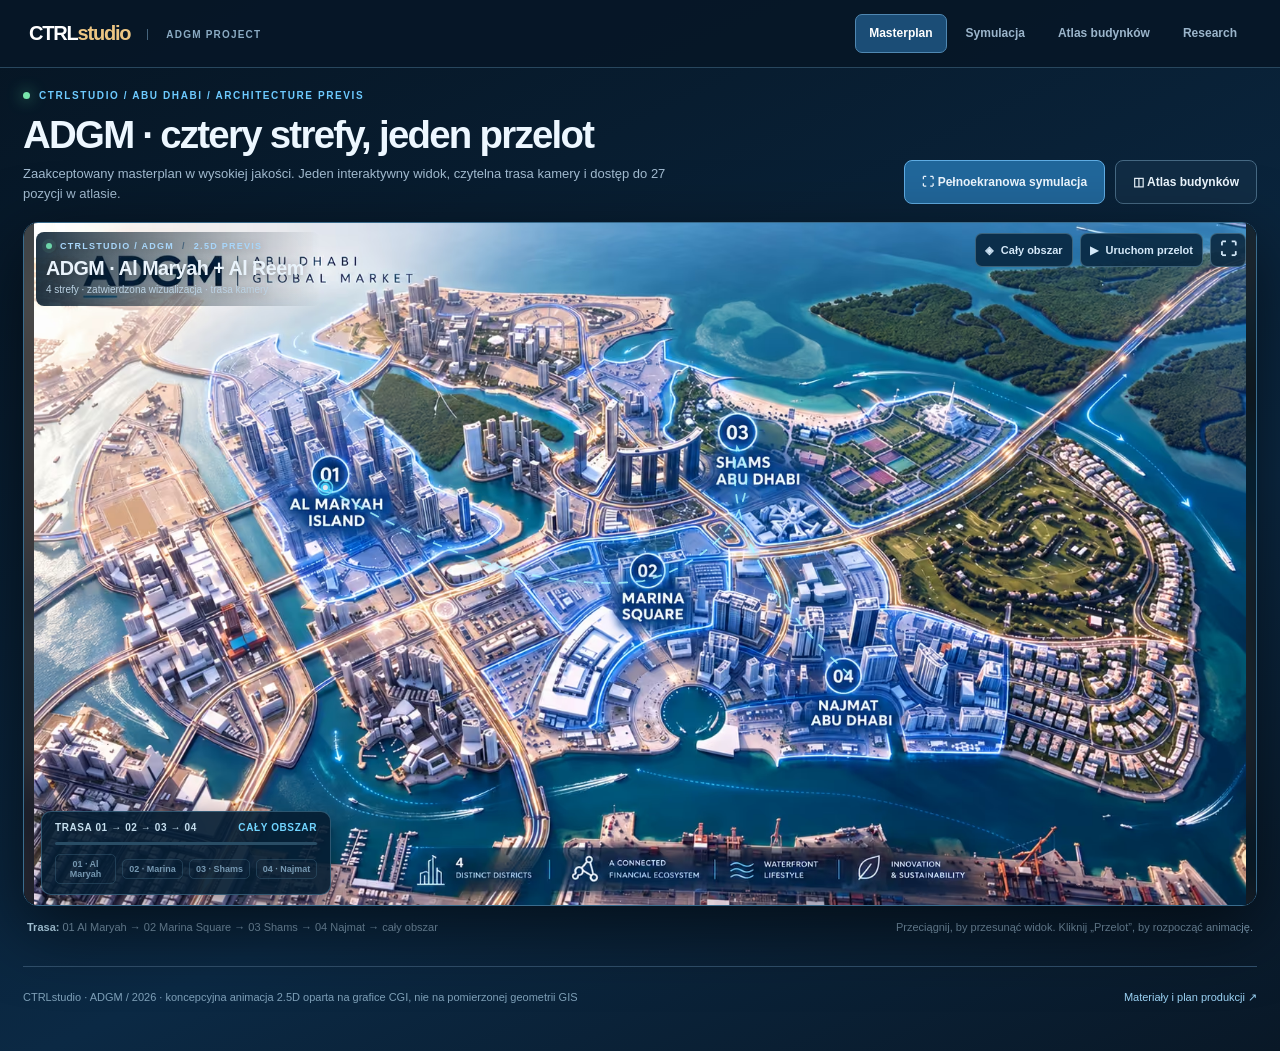
==== index.html @ 3fe8390f "Harden unified ADGM viewer: animated flight beacon, error fallback and cache-safe current image" ====
<!doctype html>
<html lang="pl">
<head>
<meta charset="utf-8"><meta name="viewport" content="width=device-width,initial-scale=1">
<meta name="robots" content="noindex,nofollow">
<meta name="theme-color" content="#081a2d">
<meta name="description" content="CTRLstudio ADGM — cztery strefy architektury Abu Dhabi w jednym interaktywnym masterplanie.">
<link rel="preload" as="image" href="./assets/adgm-master-hq.avif?v=5" type="image/avif">
<title>CTRLstudio — ADGM | Masterplan i symulacja</title>
<style>
:root{color-scheme:dark;--navy:#081a2d;--ink:#edf7ff;--accent:#7bd7ff;--muted:#9eb8cc}
*{box-sizing:border-box}
html{scroll-behavior:smooth}
body{margin:0;background:linear-gradient(155deg,#061523,#0b2944 65%,#091827);font:14px/1.55 -apple-system,BlinkMacSystemFont,"Segoe UI",Arial,sans-serif;color:var(--ink);min-height:100vh}
a{color:inherit;text-decoration:none}
.site-header{height:68px;padding:0 29px;display:flex;align-items:center;justify-content:space-between;gap:20px;background:#061727e8;border-bottom:1px solid #28475e}
.brand{font-size:20px;font-weight:900;letter-spacing:-.06em;color:white;white-space:nowrap}
.brand em{color:#ecc583;font-style:normal}
.brand span{font-size:10px;letter-spacing:.12em;font-weight:700;color:#8babc3;margin-left:17px;padding-left:18px;border-left:1px solid #45647c;vertical-align:middle}
.nav{display:flex;align-items:center;gap:5px}
.nav a{font-size:12px;font-weight:750;padding:9px 13px;border:1px solid transparent;border-radius:7px;color:#9bb5cb}
.nav a:hover{color:white;border-color:#50738e}
.nav a.active{color:white;background:#1b4d76;border-color:#5088b2}
main{max-width:1880px;margin:0 auto;padding:20px 23px 45px}
.eyebrow{font-size:10px;color:#6dcaff;font-weight:900;letter-spacing:.16em;text-transform:uppercase;display:flex;align-items:center;gap:9px}
.eyebrow:before{content:"";display:inline-block;width:7px;height:7px;background:#78e6ac;box-shadow:0 0 15px #53cb9a;border-radius:50%}
.heading{display:flex;align-items:flex-end;justify-content:space-between;flex-wrap:wrap;gap:18px;margin:0 0 18px}
h1{font-size:clamp(23px,3vw,41px);letter-spacing:-.045em;line-height:1.18;margin:8px 0 7px}
.heading p{color:#a2bbd0;font-size:13px;margin:0;max-width:660px}
.actions{display:flex;gap:10px;flex-wrap:wrap}
.actions a{display:inline-flex;align-items:center;gap:9px;font-weight:760;font-size:12px;padding:12px 17px;border-radius:8px;border:1px solid #466983;background:#112c44;transition:background .2s}
.actions a:hover{background:#22577e;border-color:#84c9ff}
.actions a.primary{background:#21679b;border-color:#60ade4}
.viewer{border:1px solid #3a6c8d;position:relative;width:100%;height:min(76vh,870px);min-height:540px;overflow:hidden;background:#082037;border-radius:15px;box-shadow:0 22px 70px #0009}
.viewer iframe{display:block;width:100%;height:100%;border:0;background:#081c2f}
.bottomline{display:flex;flex-wrap:wrap;justify-content:space-between;gap:10px;color:#86a6bf;font-size:11px;margin-top:13px;padding:0 4px}
.bottomline strong{color:#c3e9ff}
.footer{display:flex;justify-content:space-between;align-items:center;flex-wrap:wrap;gap:15px;border-top:1px solid #31516d;margin-top:30px;padding-top:22px;color:#7fa1b9;font-size:11px}
.footer a{color:#9cd4f6}
@media(max-width:800px){.site-header{height:auto;min-height:64px;flex-wrap:wrap;padding:13px 14px;gap:7px}.brand span{display:none}.nav{flex-wrap:wrap}.nav a{font-size:11px;padding:7px 9px}main{padding:13px 10px 30px}.viewer{min-height:530px;height:74vh;border-radius:10px}h1{font-size:26px}.heading p{font-size:12px}.actions{width:100%}.actions a{flex:1;justify-content:center;font-size:11px;padding:10px}}
@media(max-width:420px){.nav a{font-size:10px;padding:6px 8px}.viewer{height:70vh;min-height:490px}.actions a{padding:8px}}
</style>
</head>
<body>
<header class="site-header">
  <a class="brand" href="./index.html">CTRL<em>studio</em><span>ADGM PROJECT</span></a>
  <nav class="nav" aria-label="Sekcje projektu">
    <a class="active" href="./index.html" aria-current="page">Masterplan</a>
    <a href="./island3d.html">Symulacja</a>
    <a href="./atlas.html">Atlas budynków</a>
    <a href="./research.html">Research</a>
  </nav>
</header>
<main>
  <div class="heading">
    <div><div class="eyebrow">CTRLstudio / Abu Dhabi / Architecture previs</div>
      <h1>ADGM · cztery strefy, jeden przelot</h1>
      <p>Zaakceptowany masterplan w wysokiej jakości. Jeden interaktywny widok, czytelna trasa kamery i dostęp do 27 pozycji w atlasie.</p></div>
    <div class="actions">
      <a class="primary" href="./island3d.html">⛶ Pełnoekranowa symulacja</a>
      <a href="./atlas.html">◫ Atlas budynków</a>
    </div>
  </div>
  <section class="viewer" aria-label="Główna interaktywna symulacja ADGM">
    <iframe title="CTRLstudio ADGM — jedna wspólna symulacja z trasą przez cztery strefy" src="./island3d.html?embed=1&v=2" loading="eager" allowfullscreen></iframe>
  </section>
  <div class="bottomline">
    <span><strong>Trasa:</strong> 01 Al Maryah → 02 Marina Square → 03 Shams → 04 Najmat → cały obszar</span>
    <span>Przeciągnij, by przesunąć widok. Kliknij „Przelot”, by rozpocząć animację.</span>
  </div>
  <div class="footer"><span>CTRLstudio · ADGM / 2026 · koncepcyjna animacja 2.5D oparta na grafice CGI, nie na pomierzonej geometrii GIS</span><a href="./research.html">Materiały i plan produkcji ↗</a></div>
</main>
</body>
</html>
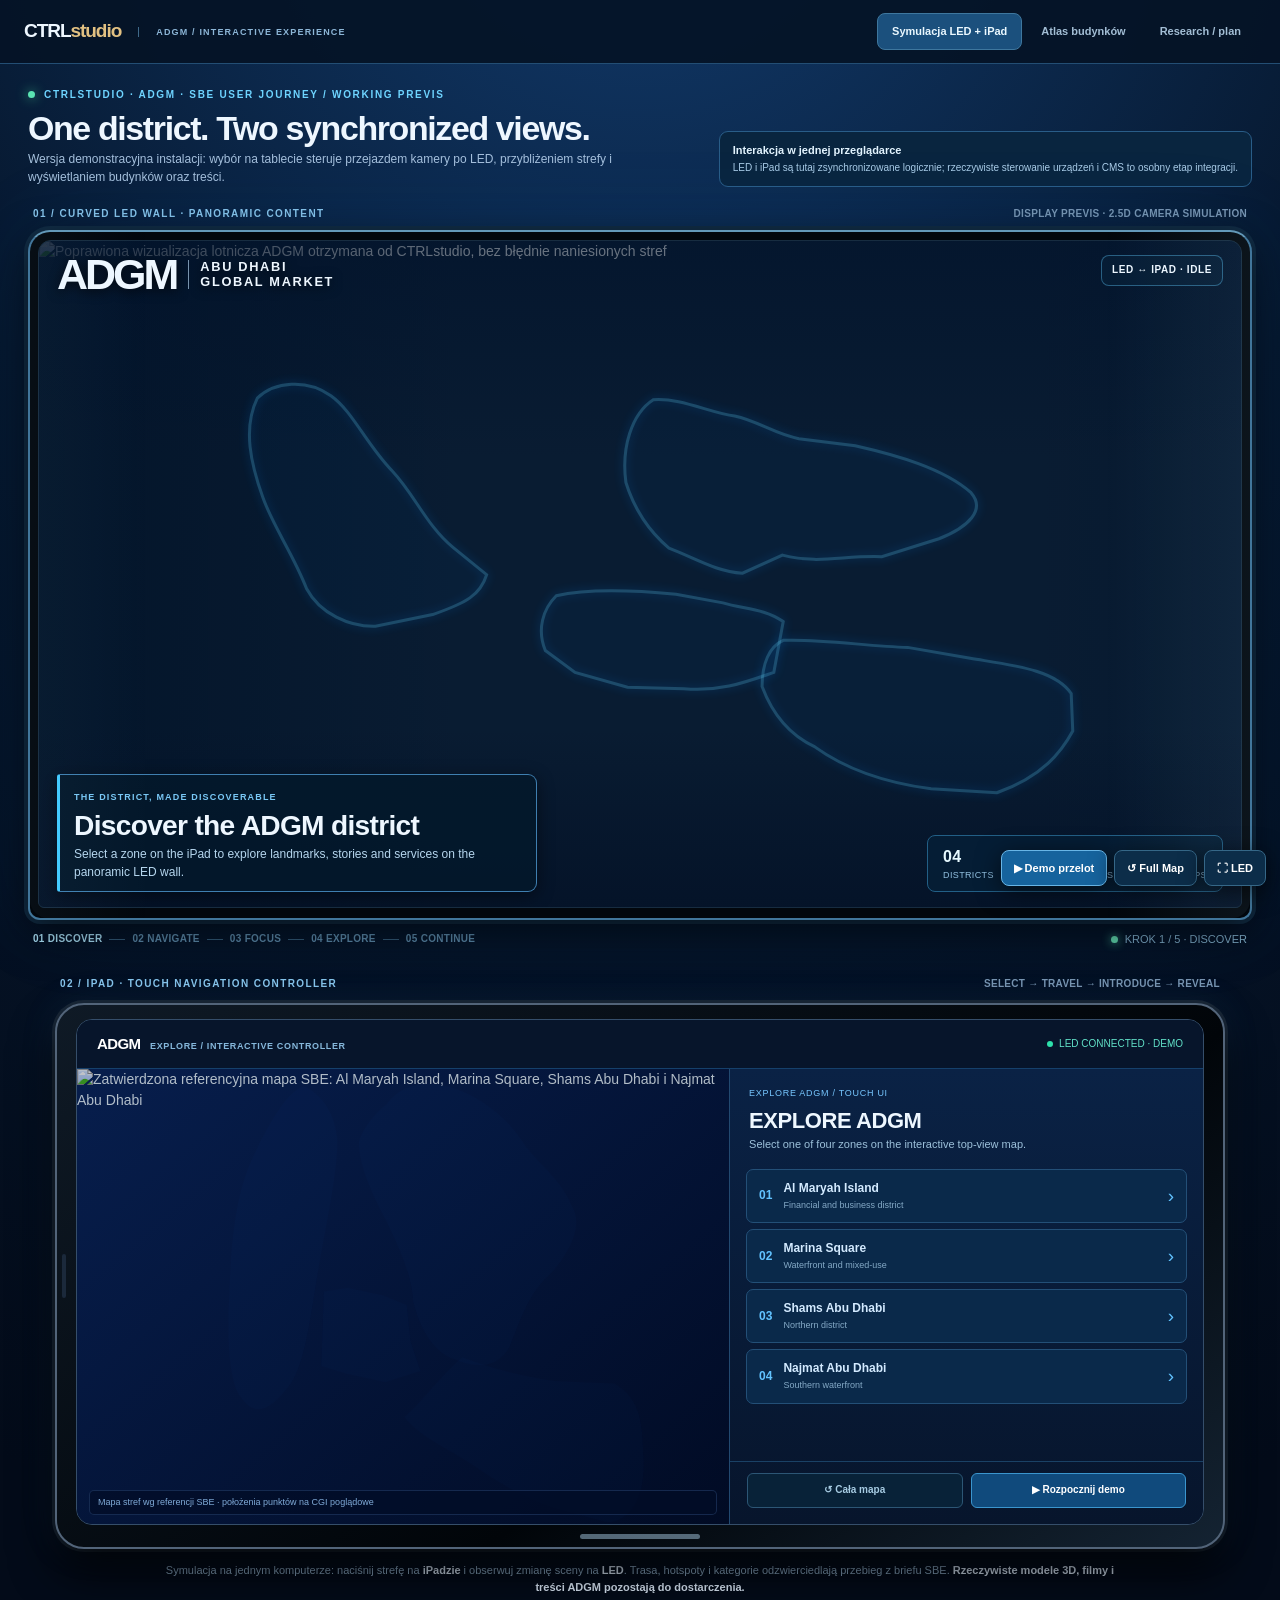
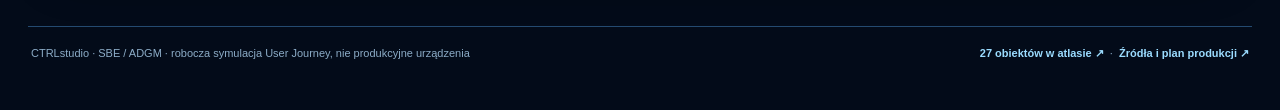
==== commit 7f04889c: "Replace duplicate map/sim layouts with one client-brief aligned synchronized curved LED + iPad simul" ====
--- a/index.html
+++ b/index.html
@@ -1,74 +1,139 @@
 <!doctype html>
 <html lang="pl">
 <head>
-<meta charset="utf-8"><meta name="viewport" content="width=device-width,initial-scale=1">
+<meta charset="utf-8">
+<meta name="viewport" content="width=device-width,initial-scale=1,viewport-fit=cover">
+<meta name="theme-color" content="#06172d">
 <meta name="robots" content="noindex,nofollow">
-<meta name="theme-color" content="#081a2d">
-<meta name="description" content="CTRLstudio ADGM — cztery strefy architektury Abu Dhabi w jednym interaktywnym masterplanie.">
-<link rel="preload" as="image" href="./assets/adgm-master-hq.avif?v=5" type="image/avif">
-<title>CTRLstudio — ADGM | Masterplan i symulacja</title>
-<style>
-:root{color-scheme:dark;--navy:#081a2d;--ink:#edf7ff;--accent:#7bd7ff;--muted:#9eb8cc}
-*{box-sizing:border-box}
-html{scroll-behavior:smooth}
-body{margin:0;background:linear-gradient(155deg,#061523,#0b2944 65%,#091827);font:14px/1.55 -apple-system,BlinkMacSystemFont,"Segoe UI",Arial,sans-serif;color:var(--ink);min-height:100vh}
-a{color:inherit;text-decoration:none}
-.site-header{height:68px;padding:0 29px;display:flex;align-items:center;justify-content:space-between;gap:20px;background:#061727e8;border-bottom:1px solid #28475e}
-.brand{font-size:20px;font-weight:900;letter-spacing:-.06em;color:white;white-space:nowrap}
-.brand em{color:#ecc583;font-style:normal}
-.brand span{font-size:10px;letter-spacing:.12em;font-weight:700;color:#8babc3;margin-left:17px;padding-left:18px;border-left:1px solid #45647c;vertical-align:middle}
-.nav{display:flex;align-items:center;gap:5px}
-.nav a{font-size:12px;font-weight:750;padding:9px 13px;border:1px solid transparent;border-radius:7px;color:#9bb5cb}
-.nav a:hover{color:white;border-color:#50738e}
-.nav a.active{color:white;background:#1b4d76;border-color:#5088b2}
-main{max-width:1880px;margin:0 auto;padding:20px 23px 45px}
-.eyebrow{font-size:10px;color:#6dcaff;font-weight:900;letter-spacing:.16em;text-transform:uppercase;display:flex;align-items:center;gap:9px}
-.eyebrow:before{content:"";display:inline-block;width:7px;height:7px;background:#78e6ac;box-shadow:0 0 15px #53cb9a;border-radius:50%}
-.heading{display:flex;align-items:flex-end;justify-content:space-between;flex-wrap:wrap;gap:18px;margin:0 0 18px}
-h1{font-size:clamp(23px,3vw,41px);letter-spacing:-.045em;line-height:1.18;margin:8px 0 7px}
-.heading p{color:#a2bbd0;font-size:13px;margin:0;max-width:660px}
-.actions{display:flex;gap:10px;flex-wrap:wrap}
-.actions a{display:inline-flex;align-items:center;gap:9px;font-weight:760;font-size:12px;padding:12px 17px;border-radius:8px;border:1px solid #466983;background:#112c44;transition:background .2s}
-.actions a:hover{background:#22577e;border-color:#84c9ff}
-.actions a.primary{background:#21679b;border-color:#60ade4}
-.viewer{border:1px solid #3a6c8d;position:relative;width:100%;height:min(76vh,870px);min-height:540px;overflow:hidden;background:#082037;border-radius:15px;box-shadow:0 22px 70px #0009}
-.viewer iframe{display:block;width:100%;height:100%;border:0;background:#081c2f}
-.bottomline{display:flex;flex-wrap:wrap;justify-content:space-between;gap:10px;color:#86a6bf;font-size:11px;margin-top:13px;padding:0 4px}
-.bottomline strong{color:#c3e9ff}
-.footer{display:flex;justify-content:space-between;align-items:center;flex-wrap:wrap;gap:15px;border-top:1px solid #31516d;margin-top:30px;padding-top:22px;color:#7fa1b9;font-size:11px}
-.footer a{color:#9cd4f6}
-@media(max-width:800px){.site-header{height:auto;min-height:64px;flex-wrap:wrap;padding:13px 14px;gap:7px}.brand span{display:none}.nav{flex-wrap:wrap}.nav a{font-size:11px;padding:7px 9px}main{padding:13px 10px 30px}.viewer{min-height:530px;height:74vh;border-radius:10px}h1{font-size:26px}.heading p{font-size:12px}.actions{width:100%}.actions a{flex:1;justify-content:center;font-size:11px;padding:10px}}
-@media(max-width:420px){.nav a{font-size:10px;padding:6px 8px}.viewer{height:70vh;min-height:490px}.actions a{padding:8px}}
-</style>
+<title>CTRLstudio | ADGM — LED Wall + iPad Experience Simulator</title>
+<meta name="description" content="ADGM Permanent Installation — symulacja zsynchronizowanej ściany LED i interfejsu iPad zgodnie z User Journey SBE.">
+<link rel="preload" as="image" href="./assets/adgm-led-clean-v7.avif" type="image/avif">
+<link rel="stylesheet" href="./experience.css?v=1">
 </head>
 <body>
-<header class="site-header">
-  <a class="brand" href="./index.html">CTRL<em>studio</em><span>ADGM PROJECT</span></a>
-  <nav class="nav" aria-label="Sekcje projektu">
-    <a class="active" href="./index.html" aria-current="page">Masterplan</a>
-    <a href="./island3d.html">Symulacja</a>
+<header class="site-head">
+  <a href="./index.html" class="logo" aria-label="CTRLstudio ADGM">CTRL<b>studio</b><small>ADGM / INTERACTIVE EXPERIENCE</small></a>
+  <nav class="nav" aria-label="Nawigacja projektu">
+    <a class="current" href="./index.html" aria-current="page">Symulacja LED + iPad</a>
     <a href="./atlas.html">Atlas budynków</a>
-    <a href="./research.html">Research</a>
+    <a href="./research.html">Research / plan</a>
   </nav>
 </header>
-<main>
-  <div class="heading">
-    <div><div class="eyebrow">CTRLstudio / Abu Dhabi / Architecture previs</div>
-      <h1>ADGM · cztery strefy, jeden przelot</h1>
-      <p>Zaakceptowany masterplan w wysokiej jakości. Jeden interaktywny widok, czytelna trasa kamery i dostęp do 27 pozycji w atlasie.</p></div>
-    <div class="actions">
-      <a class="primary" href="./island3d.html">⛶ Pełnoekranowa symulacja</a>
-      <a href="./atlas.html">◫ Atlas budynków</a>
+<main class="shell">
+  <div class="intro">
+    <div>
+      <div class="kicker"><span class="dot"></span>CTRLSTUDIO · ADGM · SBE USER JOURNEY / WORKING PREVIS</div>
+      <h1>One district. Two synchronized views.</h1>
+      <p>Wersja demonstracyjna instalacji: wybór na tablecie steruje przejazdem kamery po LED, przybliżeniem strefy i wyświetlaniem budynków oraz treści.</p>
     </div>
+    <div class="intro-status"><b>Interakcja w jednej przeglądarce</b>LED i iPad są tutaj zsynchronizowane logicznie; rzeczywiste sterowanie urządzeń i CMS to osobny etap integracji.</div>
   </div>
-  <section class="viewer" aria-label="Główna interaktywna symulacja ADGM">
-    <iframe title="CTRLstudio ADGM — jedna wspólna symulacja z trasą przez cztery strefy" src="./island3d.html?embed=1&v=2" loading="eager" allowfullscreen></iframe>
+  <div class="device-label"><span>01 / CURVED LED WALL · PANORAMIC CONTENT</span><span class="label-right">DISPLAY PREVIS · 2.5D CAMERA SIMULATION</span></div>
+  <section id="led-frame" class="led-frame" aria-label="Ekran LED ADGM">
+    <div class="led-screen" id="led-screen">
+      <div id="led-scene" class="led-scene">
+        <img id="led-photo" class="led-photo" src="./assets/adgm-led-clean-v7.avif" width="1536" height="852"
+             alt="Poprawiona wizualizacja lotnicza ADGM otrzymana od CTRLstudio, bez błędnie naniesionych stref" draggable="false">
+        <div class="led-shade"></div>
+        <svg class="led-map" viewBox="0 0 1536 852" preserveAspectRatio="none" aria-hidden="true">
+          <g id="led-area-paths"></g>
+          <g id="led-demo-route" style="opacity:0;transition:opacity .4s">
+            <path id="led-flight-line" class="led-flypath" d="M 499 342 C 680 398 748 506 815 515 C 868 460 935 345 953 312 C 1012 445 1077 576 1100 603"></path>
+            <circle id="tour-beacon" r="9" cx="499" cy="342" fill="#f3ffff" stroke="#22a9ff" stroke-width="4" style="opacity:0;filter:drop-shadow(0 0 9px #5eeaff)"></circle>
+          </g>
+        </svg>
+        <div class="led-marker-layer" id="led-marker-layer" aria-label="Hotspoty budynków na LED"></div>
+      </div>
+      <div class="led-top">
+        <div class="adgm-lockup"><strong>ADGM</strong><span>ABU DHABI<br>GLOBAL MARKET</span></div>
+        <span class="led-status" id="led-status">LED ↔ IPAD · IDLE</span>
+      </div>
+      <div class="led-reveal" id="led-reveal" aria-live="polite">
+        <div class="section" id="led-reveal-kicker">LED / AREA INTRO</div>
+        <h3 id="led-reveal-title">Explore ADGM</h3>
+        <p id="led-reveal-body">The district made discoverable.</p>
+        <button id="led-reveal-next" type="button">↗ Scan / Continue</button>
+      </div>
+      <div class="led-foot">
+        <div class="led-location">
+          <small id="led-zone-small">THE DISTRICT, MADE DISCOVERABLE</small>
+          <h2 id="led-zone-title">Discover the ADGM district</h2>
+          <p id="led-zone-description">Choose a zone on the iPad to explore the district.</p>
+        </div>
+        <div class="led-facts" aria-label="Zakres symulacji">
+          <div><strong>04</strong>DISTRICTS</div>
+          <div><strong>27</strong>REFERENCE OBJECTS</div>
+          <div><strong>5</strong>JOURNEY STEPS</div>
+        </div>
+      </div>
+      <div class="led-loader" id="led-loader" role="alert">Nie udało się załadować grafiki LED. Skorzystaj z mapy na iPadzie i atlasu projektu.</div>
+    </div>
   </section>
-  <div class="bottomline">
-    <span><strong>Trasa:</strong> 01 Al Maryah → 02 Marina Square → 03 Shams → 04 Najmat → cały obszar</span>
-    <span>Przeciągnij, by przesunąć widok. Kliknij „Przelot”, by rozpocząć animację.</span>
+  <div class="led-controls">
+    <div class="status-rail" aria-label="Przebieg doświadczenia">
+      <span class="step current" data-step="discover">01 DISCOVER</span><span class="connector"></span>
+      <span class="step" data-step="navigate">02 NAVIGATE</span><span class="connector"></span>
+      <span class="step" data-step="focus">03 FOCUS</span><span class="connector"></span>
+      <span class="step" data-step="explore">04 EXPLORE</span><span class="connector"></span>
+      <span class="step" data-step="continue">05 CONTINUE</span>
+    </div>
+    <div class="status-led"><i></i><span id="experience-stage">KROK 1 / 5 · DISCOVER</span></div>
   </div>
-  <div class="footer"><span>CTRLstudio · ADGM / 2026 · koncepcyjna animacja 2.5D oparta na grafice CGI, nie na pomierzonej geometrii GIS</span><a href="./research.html">Materiały i plan produkcji ↗</a></div>
+  <section class="ipad-area" id="ipad-controller" aria-label="Kontroler iPad ADGM">
+    <div class="device-label">
+      <span>02 / IPAD · TOUCH NAVIGATION CONTROLLER</span>
+      <span class="label-right">SELECT → TRAVEL → INTRODUCE → REVEAL</span>
+    </div>
+    <div class="ipad-shell">
+      <div class="ipad-screen">
+        <div class="ipad-head">
+          <strong>ADGM <span>EXPLORE / INTERACTIVE CONTROLLER</span></strong>
+          <span class="ipad-sync"><i></i><span id="ipad-sync-text">LED CONNECTED · DEMO</span></span>
+        </div>
+        <div class="ipad-body">
+          <div class="map-pane" aria-label="Mapa referencyjna czterech stref">
+            <div class="map-visual">
+              <img id="tablet-map-image" src="./assets/adgm-topview-approved-v7.avif" width="518" height="366"
+                alt="Zatwierdzona referencyjna mapa SBE: Al Maryah Island, Marina Square, Shams Abu Dhabi i Najmat Abu Dhabi" draggable="false">
+              <svg id="tablet-svg" class="map-overlay" viewBox="0 0 518 366" preserveAspectRatio="none" aria-label="Wybór stref z prawidłowych obrysów SBE">
+                <g id="tablet-area-paths"></g>
+                <g id="tablet-marker-points"></g>
+              </svg>
+            </div>
+            <div class="map-note" id="geo-honesty">Prawidłowe strefy wg top-view z briefu SBE</div>
+          </div>
+          <div class="ipad-panel">
+            <div class="ipad-panel-top">
+              <div class="eyebrow">EXPLORE ADGM / TOUCH UI</div>
+              <h3 id="tablet-headline">EXPLORE ADGM</h3>
+              <p class="hint" id="tablet-description">Select a zone on the map.</p>
+            </div>
+            <div class="ipad-controls" id="tablet-choices" aria-label="Wybór stref lub rodzaju treści"></div>
+            <div id="tablet-context" class="category-content" hidden aria-live="polite"></div>
+            <div class="ipad-actions">
+              <button id="ipad-back" class="secondary" type="button">↺ Cała mapa</button>
+              <button id="ipad-view-wall" type="button">▶ Rozpocznij demo</button>
+            </div>
+          </div>
+        </div>
+      </div>
+      <div class="ipad-footer" aria-hidden="true"></div>
+    </div>
+    <p class="sim-note">Symulacja na jednym komputerze: naciśnij strefę na <strong>iPadzie</strong> i obserwuj zmianę sceny na <strong>LED</strong>. Trasa, hotspoty i kategorie odzwierciedlają przebieg z briefu SBE. <strong>Rzeczywiste modele 3D, filmy i treści ADGM pozostają do dostarczenia.</strong></p>
+  </section>
+  <div class="bottomnav">
+    <span>CTRLstudio · SBE / ADGM · robocza symulacja User Journey, nie produkcyjne urządzenia</span>
+    <span><a href="./atlas.html">27 obiektów w atlasie ↗</a> &nbsp;·&nbsp; <a href="./research.html">Źródła i plan produkcji ↗</a></span>
+  </div>
 </main>
+<!-- Floating controls: accessible by keyboard, positioned beside stage via CSS -->
+<div style="position:fixed;bottom:14px;right:14px;z-index:50;display:flex;gap:7px">
+  <button id="tour-button" type="button" style="background:#16639d;color:white;border:1px solid #68b5e6;border-radius:8px;padding:9px 12px;font-size:11px;font-weight:800;box-shadow:0 5px 25px #0009">▶ Demo przelot</button>
+  <button id="map-reset" type="button" style="background:#0c2d49;color:white;border:1px solid #356787;border-radius:8px;padding:9px 12px;font-size:11px;font-weight:800;box-shadow:0 5px 25px #0009">↺ Full Map</button>
+  <button id="fullscreen-led" type="button" title="LED na pełnym ekranie" aria-label="Pełny ekran LED" style="background:#0c2d49;color:white;border:1px solid #356787;border-radius:8px;padding:9px 12px;font-size:11px;font-weight:800;box-shadow:0 5px 25px #0009">⛶ LED</button>
+</div>
+<script src="./research-data.js?v=1"></script>
+<script src="./experience-data.js?v=1"></script>
+<script src="./experience.js?v=1"></script>
 </body>
 </html>
--- a/experience.css
+++ b/experience.css
@@ -0,0 +1,119 @@
+
+:root{color-scheme:dark;--bg:#030e1e;--panel:#071a31;--edge:#173c66;--cyan:#41caff;--blue:#076af2;--muted:#a2bad6;--white:#eef7ff;--gold:#e2c182}
+*{box-sizing:border-box}
+html{scroll-behavior:smooth}
+body{margin:0;color:var(--white);background:radial-gradient(circle at 50% -10%,#123c6f 0%,#06172d 41%,#030b19 88%);font:14px/1.48 Inter,-apple-system,BlinkMacSystemFont,'Segoe UI',Arial,sans-serif;min-width:320px}
+button,input{font:inherit}button{cursor:pointer}a{color:inherit;text-decoration:none}
+button:focus-visible,a:focus-visible{outline:2px solid #b1ecff;outline-offset:3px}
+.site-head{height:64px;padding:0 max(24px,calc((100vw - 1680px)/2));display:flex;align-items:center;justify-content:space-between;gap:16px;background:#051326ea;border-bottom:1px solid #234e74;position:relative;z-index:10}
+.logo{font-size:19px;font-weight:900;letter-spacing:-.055em;white-space:nowrap}.logo b{color:var(--gold);font-weight:800}
+.logo small{margin-left:17px;padding-left:17px;border-left:1px solid #3f6a8a;font-size:9px;font-weight:780;letter-spacing:.13em;color:#8db6d7;vertical-align:middle}
+.nav{display:flex;gap:4px}.nav a{padding:9px 14px;border-radius:8px;border:1px solid transparent;color:#a3bed5;font-size:11px;font-weight:750;white-space:nowrap}
+.nav a:hover{background:#173e60;color:white}.nav a.current{background:#1b507d;border-color:#3e779e;color:#eaf8ff}
+.shell{max-width:1700px;margin:auto;padding:24px 28px 45px}
+.intro{display:flex;align-items:flex-end;justify-content:space-between;gap:22px;margin-bottom:20px}
+.kicker{font-size:10px;letter-spacing:.17em;color:#6ed4ff;font-weight:850}
+.kicker .dot{width:7px;height:7px;background:#5ae4b2;border-radius:50%;box-shadow:0 0 12px #38be8e;display:inline-block;margin-right:9px}
+.intro h1{font-size:clamp(23px,2.65vw,38px);letter-spacing:-.04em;margin:7px 0 4px;line-height:1.1}
+.intro p{color:#a5c0dc;margin:0;font-size:12px;max-width:610px}
+.intro-status{border:1px solid #295d88;background:#09253f;padding:10px 13px;border-radius:9px;font-size:10px;color:#a9cce7;min-width:225px}
+.intro-status b{display:block;font-size:11px;color:#e3f4ff;margin-bottom:3px}
+.device-label{display:flex;align-items:center;justify-content:space-between;gap:16px;color:#8bc9ef;font-size:10px;letter-spacing:.14em;font-weight:850;margin:0 5px 9px}
+.device-label .label-right{color:#7b98b4;font-weight:650;letter-spacing:.03em}
+.led-frame{position:relative;border:2px solid #41769b;border-top-color:#6399b9;border-radius:22px 22px 12px 12px;background:#02070d;padding:8px 8px 10px;box-shadow:0 13px 42px #0009,0 0 0 4px #112d46,0 0 90px #1171e51b}
+.led-frame:before{content:'';pointer-events:none;position:absolute;inset:0;border-radius:18px;background:linear-gradient(90deg,#b0e7ff09,transparent 10% 88%,#b0e7ff10);z-index:8}
+.led-screen{width:100%;aspect-ratio:1536 / 852;position:relative;overflow:hidden;background:#09223a;border:1px solid #172c40;border-radius:13px 13px 6px 6px}
+.led-scene{position:absolute;inset:0;transform-origin:50% 50%;will-change:transform;transition:transform 1850ms cubic-bezier(.16,.72,.17,1);background:#091c32}
+.led-photo{display:block;position:absolute;inset:0;width:100%;height:100%;object-fit:cover;filter:contrast(1.13) saturate(1.08) brightness(.87);user-select:none}
+.led-shade{position:absolute;inset:0;pointer-events:none;background:linear-gradient(0deg,#031025b8,transparent 27%,transparent 67%,#01122b8f),linear-gradient(90deg,#001126a6,transparent 35%,transparent 83%,#00142c5a)}
+.led-map{position:absolute;inset:0;width:100%;height:100%;overflow:visible;pointer-events:none}
+.led-zpath{stroke:#53cbff;stroke-width:3;fill:#067bff;fill-opacity:.055;opacity:.27;transition:opacity .7s,fill-opacity .7s;vector-effect:non-scaling-stroke;filter:drop-shadow(0 0 6px #008aff)}
+.led-zpath.active{opacity:1;fill-opacity:.15;stroke:#aff8ff;stroke-width:4}
+.led-zpath.faded{opacity:.08}
+.led-flypath{stroke:#a9eaff;stroke-width:2.3;fill:none;stroke-linecap:round;stroke-dasharray:13 14;opacity:.78;filter:drop-shadow(0 0 5px #0798ff)}
+.led-scene.is-focused .led-flypath{opacity:.35}
+.led-marker-layer{position:absolute;inset:0;pointer-events:none}
+.landmark{position:absolute;display:flex;align-items:flex-start;gap:7px;transform:translate(-50%,-80%);opacity:0;pointer-events:none;transition:opacity .45s,transform .45s;z-index:4}
+.landmark.show{opacity:1;transform:translate(-50%,-100%);pointer-events:auto}
+.landmark-pin{width:25px;height:30px;display:grid;place-items:center;font-weight:800;font-size:12px;color:#ecfdff;background:#064c88ed;border:1px solid #73cfff;border-radius:9px;box-shadow:0 0 20px #009aff8c;flex:none}
+.landmark-name{background:#05203af0;padding:8px 11px;border:1px solid #63bcfa;border-radius:7px;white-space:nowrap;font-size:clamp(10px,1vw,13px);font-weight:780;line-height:1.3;box-shadow:0 3px 18px #031025aa}
+.landmark-name small{display:block;font-size:9px;color:#88c2ee;font-weight:500}
+.landmark:hover .landmark-name,.landmark:focus-visible .landmark-name{background:#12518b}
+.landmark.selected .landmark-name{border-color:#d4faff;background:#136198}
+.led-top{position:absolute;top:14px;left:18px;right:18px;z-index:7;display:flex;align-items:flex-start;justify-content:space-between;gap:20px;pointer-events:none}
+.adgm-lockup{display:flex;align-items:center;gap:12px;text-shadow:0 2px 12px #000c}
+.adgm-lockup strong{font-size:clamp(19px,3.4vw,43px);letter-spacing:-.07em;line-height:.9}
+.adgm-lockup span{border-left:1px solid #c3e4ff9d;padding-left:11px;font-size:clamp(9px,1vw,16px);letter-spacing:.13em;line-height:1.15;font-weight:650}
+.led-status{background:#072038bd;border:1px solid #4597c38c;border-radius:8px;padding:7px 10px;font-size:10px;font-weight:780;letter-spacing:.06em;white-space:nowrap}
+.led-foot{position:absolute;left:18px;right:18px;bottom:15px;display:flex;justify-content:space-between;align-items:flex-end;gap:16px;z-index:7;pointer-events:none}
+.led-location{max-width:min(480px,48%);background:#04192bdc;border:1px solid #3f7fb0;border-left:3px solid var(--cyan);padding:10px 14px;border-radius:3px 9px 9px 3px;box-shadow:0 4px 17px #0007}
+.led-location small{font-size:9px;letter-spacing:.13em;font-weight:750;color:#79c8f6}
+.led-location h2{font-size:clamp(16px,2.2vw,31px);line-height:1.15;letter-spacing:-.025em;margin:4px 0}
+.led-location p{margin:0;font-size:clamp(9px,1.02vw,12px);color:#b5d6ee;line-height:1.45}
+.led-facts{display:flex;gap:14px;background:#062038ca;padding:9px 15px;border:1px solid #225f86;border-radius:8px}
+.led-facts div{display:flex;flex-direction:column;font-size:9px;color:#93c1e1;letter-spacing:.04em}
+.led-facts strong{font-size:16px;color:#e6f9ff}
+.led-reveal{position:absolute;right:25px;top:20%;width:min(340px,31%);z-index:7;background:#041e38ec;border:1px solid #4caff1;border-radius:11px;padding:15px;box-shadow:0 10px 30px #000b;opacity:0;transform:translateX(22px);transition:opacity .5s,transform .5s;pointer-events:none}
+.led-reveal.visible{opacity:1;transform:none;pointer-events:auto}
+.led-reveal .section{font-size:9px;letter-spacing:.12em;color:#8bd5ff;font-weight:850}
+.led-reveal h3{margin:5px 0;font-size:16px}
+.led-reveal p{font-size:11px;color:#b8d2e8;margin:4px 0 10px}
+.led-reveal button{background:#1365a5;border:1px solid #559fd1;color:#fff;border-radius:5px;padding:7px 10px;font-weight:800;font-size:10px}
+.led-loader{display:none;position:absolute;inset:0;background:#071629e8;place-items:center;z-index:15;padding:30px;color:#e1f6ff;text-align:center;font-size:16px}
+.led-loader.visible{display:grid}
+.led-controls{display:flex;justify-content:space-between;gap:15px;align-items:center;padding:11px 5px 0;color:#88b6d1;font-size:11px}
+.status-rail{display:flex;align-items:center;gap:7px;flex-wrap:wrap}
+.status-rail .step{font-size:10px;white-space:nowrap;color:#618fae;font-weight:850;letter-spacing:.03em}
+.status-rail .step.current{color:#b3eaff}
+.status-rail .connector{height:1px;background:#355b76;width:16px}
+.status-led{display:flex;gap:7px;align-items:center}
+.status-led i{width:7px;height:7px;border-radius:100%;background:#64ddae;box-shadow:0 0 10px #4acda1}
+.ipad-area{margin:29px auto 0;max-width:1170px}
+.ipad-area .device-label{margin-bottom:12px}
+.ipad-shell{position:relative;padding:14px 19px 22px;border-radius:29px;border:2px solid #526479;background:linear-gradient(145deg,#0f1a26,#010509 62%,#142332);box-shadow:0 23px 44px #000c,0 0 0 3px #192839,0 0 35px #3071bb27}
+.ipad-shell:before{content:'';position:absolute;top:50%;left:5px;width:4px;height:44px;border-radius:4px;background:#1b293b;transform:translateY(-50%)}
+.ipad-screen{aspect-ratio:2.23;min-height:380px;background:#030e21;border:1px solid #354e6a;border-radius:16px;display:flex;flex-direction:column;overflow:hidden}
+.ipad-head{height:49px;flex:none;display:flex;align-items:center;justify-content:space-between;padding:0 20px;border-bottom:1px solid #15406b;background:#07152b}
+.ipad-head strong{font-size:15px;letter-spacing:-.04em;color:white}.ipad-head strong span{font-size:9px;letter-spacing:.07em;font-weight:650;color:#86b8dc;margin-left:6px}
+.ipad-head .ipad-sync{font-size:10px;color:#61e0c7;display:flex;align-items:center;gap:6px}
+.ipad-head .ipad-sync i{width:6px;height:6px;border-radius:50%;background:#2de0ab}
+.ipad-body{flex:1;min-height:0;display:grid;grid-template-columns:58% 42%;overflow:hidden}
+.map-pane{position:relative;background:linear-gradient(140deg,#071e4d,#010b24);overflow:hidden;border-right:1px solid #224970}
+.map-pane .map-visual{position:absolute;inset:0;overflow:hidden}
+.map-pane .map-visual img{width:100%;height:100%;object-fit:fill;opacity:.87;filter:saturate(1.3) brightness(.86)}
+.map-overlay{position:absolute;inset:0;width:100%;height:100%}
+.map-overlay .area{fill:#136dff;fill-opacity:.02;stroke:transparent;stroke-width:2.7;cursor:pointer;transition:fill-opacity .3s,stroke .3s}
+.map-overlay .area:hover,.map-overlay .area:focus{fill-opacity:.16;stroke:#9feaff;outline:none}
+.map-overlay .area.chosen{fill-opacity:.22;stroke:#b1f5ff;filter:drop-shadow(0 0 8px #48aaff)}
+.map-dot{fill:#dffbff;stroke:#006bff;stroke-width:4;filter:drop-shadow(0 0 7px #22aaff);opacity:0;pointer-events:none}
+.map-dot.chosen{opacity:1}
+.map-overlay .maplabels{font-size:14px;font-weight:900;fill:#e5f6ff;stroke:#08162b;stroke-width:2px;paint-order:stroke;letter-spacing:.03em;pointer-events:none}
+.map-pane .map-note{position:absolute;left:12px;bottom:9px;right:12px;color:#80abd8;font-size:9px;background:#020d27ba;border:1px solid #32548568;padding:5px 8px;border-radius:5px;pointer-events:none}
+.ipad-panel{display:flex;flex-direction:column;background:linear-gradient(180deg,#0a2245,#07152c);min-width:0}
+.ipad-panel-top{padding:18px 19px 9px}
+.ipad-panel .eyebrow{font-size:9px;letter-spacing:.08em;color:#77c7ff}
+.ipad-panel h3{font-size:clamp(16px,1.8vw,22px);margin:7px 0 2px;line-height:1.2;letter-spacing:-.02em}
+.ipad-panel .hint{font-size:11px;color:#9dc1db;margin:0}
+.ipad-controls{display:flex;flex-direction:column;gap:6px;padding:8px 16px;overflow:auto;scrollbar-color:#285f87 transparent}
+.ipad-choice{display:flex;gap:11px;align-items:center;justify-content:space-between;width:100%;padding:10px 12px;min-height:43px;color:#d3eaff;border:1px solid #234f77;border-radius:7px;background:#0a294a;font-size:12px;font-weight:800;text-align:left}
+.ipad-choice:hover{border-color:#5cbbf4;background:#154774}
+.ipad-choice.on{border-color:#75d8ff;background:#134f88;box-shadow:inset 3px 0 #8ae7ff}
+.ipad-choice .num{color:#62c3ff;font-size:12px;font-weight:900}.ipad-choice .arrow{color:#62c3ff;font-size:19px;font-weight:400}
+.ipad-choice .subline{display:block;color:#84a9c6;font-weight:500;font-size:9px;margin-top:1px}
+.ipad-actions{margin-top:auto;display:flex;gap:8px;padding:11px 17px 16px;border-top:1px solid #1a4165}
+.ipad-actions button{flex:1;padding:9px 10px;background:#104a7c;border:1px solid #3b95ce;border-radius:6px;color:white;font-size:10px;font-weight:830}
+.ipad-actions button.secondary{background:#082238;border-color:#2c5675;color:#a7cce3}
+.category-content{padding:8px 17px 10px;max-height:150px;overflow:auto;border-top:1px solid #1b4668;font-size:10px;color:#bed7e9;line-height:1.45}
+.category-content h4{margin:2px 0 5px;color:#ebfaff;font-size:11px}
+.category-content p{margin:0 0 5px;color:#abc6d9}
+.category-content .building-quick{width:100%;background:#0b3256;border:1px solid #28577a;border-radius:5px;padding:6px 8px;color:#bde8ff;text-align:left;font-weight:650;font-size:10px;margin-bottom:4px}
+.category-content .building-quick:hover{border-color:#7bd5ff;background:#175787}
+.ipad-footer{height:5px;width:120px;background:#809bb0;opacity:.65;border-radius:6px;position:absolute;bottom:8px;left:50%;transform:translateX(-50%)}
+.sim-note{color:#8facc6;font-size:11px;line-height:1.55;max-width:950px;margin:13px auto 0;text-align:center}
+.sim-note strong{color:#deebfa}
+.bottomnav{margin:30px 0 0;padding:18px 3px 3px;border-top:1px solid #244a70;display:flex;gap:14px;justify-content:space-between;flex-wrap:wrap;color:#8cacc7;font-size:11px}
+.bottomnav a{color:#9bdcff;font-weight:760}
+@media(max-width:1150px){.shell{padding:20px 15px 32px}.led-reveal{top:16%;max-height:55%;overflow:auto}.ipad-shell{padding:12px 14px 22px}.ipad-screen{aspect-ratio:2;min-height:340px}}
+@media(max-width:800px){.site-head{height:auto;padding:11px 13px;gap:7px;flex-wrap:wrap}.logo small{display:none}.nav a{padding:8px 9px;font-size:10px}.intro{align-items:flex-start;flex-direction:column;gap:9px}.intro-status{display:none}.led-screen{aspect-ratio:16/10}.led-foot{left:9px;right:9px;bottom:9px}.led-facts{display:none}.led-location{max-width:70%;padding:7px}.led-location h2{font-size:18px}.led-location p{font-size:9px}.led-reveal{right:9px;top:19%;width:44%;padding:8px}.led-reveal h3{font-size:11px}.led-reveal p{font-size:9px}.landmark-name{display:none}.landmark-pin{width:20px;height:25px}.led-top{left:9px;right:9px;top:8px}.led-status{font-size:8px;padding:5px}.adgm-lockup span{font-size:8px}.led-controls{flex-wrap:wrap}.status-rail .step{font-size:9px}.ipad-area{margin-top:23px}.ipad-screen{aspect-ratio:auto;min-height:530px}.ipad-body{grid-template-columns:1fr;grid-template-rows:minmax(220px,1fr) minmax(245px,1fr)}.map-pane{border-right:0;border-bottom:1px solid #224970}.ipad-panel-top{padding:10px 14px 4px}.ipad-controls{padding:6px 12px;display:grid;grid-template-columns:1fr 1fr;gap:6px}.ipad-choice{min-height:44px;padding:7px 9px;font-size:10px}.ipad-choice .num{font-size:10px}.ipad-actions{padding:6px 13px 8px}.category-content{max-height:90px}}
+@media(max-width:510px){.shell{padding:12px 8px 22px}.intro h1{font-size:23px}.intro p{font-size:11px}.device-label{font-size:9px}.led-frame{padding:4px;border-radius:9px}.led-screen{border-radius:6px;aspect-ratio:1.58}.adgm-lockup strong{font-size:18px}.led-location{max-width:72%}.led-location h2{font-size:14px}.led-location small{font-size:7px}.led-location p{display:none}.led-reveal{top:31%;width:52%;right:5px}.led-reveal .section,.led-reveal p{display:none}.led-status{display:none}.landmark-pin{width:15px;height:19px;font-size:10px}.led-controls{font-size:9px}.status-rail .connector{width:7px}.status-rail .step{font-size:8px}.ipad-shell{padding:9px 8px 20px;border-radius:17px}.ipad-screen{min-height:470px}.ipad-head{padding:0 11px;height:38px}.ipad-head strong{font-size:13px}.ipad-head .ipad-sync{font-size:8px}.ipad-body{grid-template-rows:190px minmax(245px,1fr)}.map-pane .map-note{font-size:8px}.ipad-controls{gap:5px}.ipad-choice{font-size:9px;padding:6px 7px}.ipad-panel h3{font-size:16px}.sim-note{font-size:10px}}
+@media(prefers-reduced-motion:reduce){*,*:before,*:after{transition-duration:.01ms!important;animation-duration:.01ms!important}}
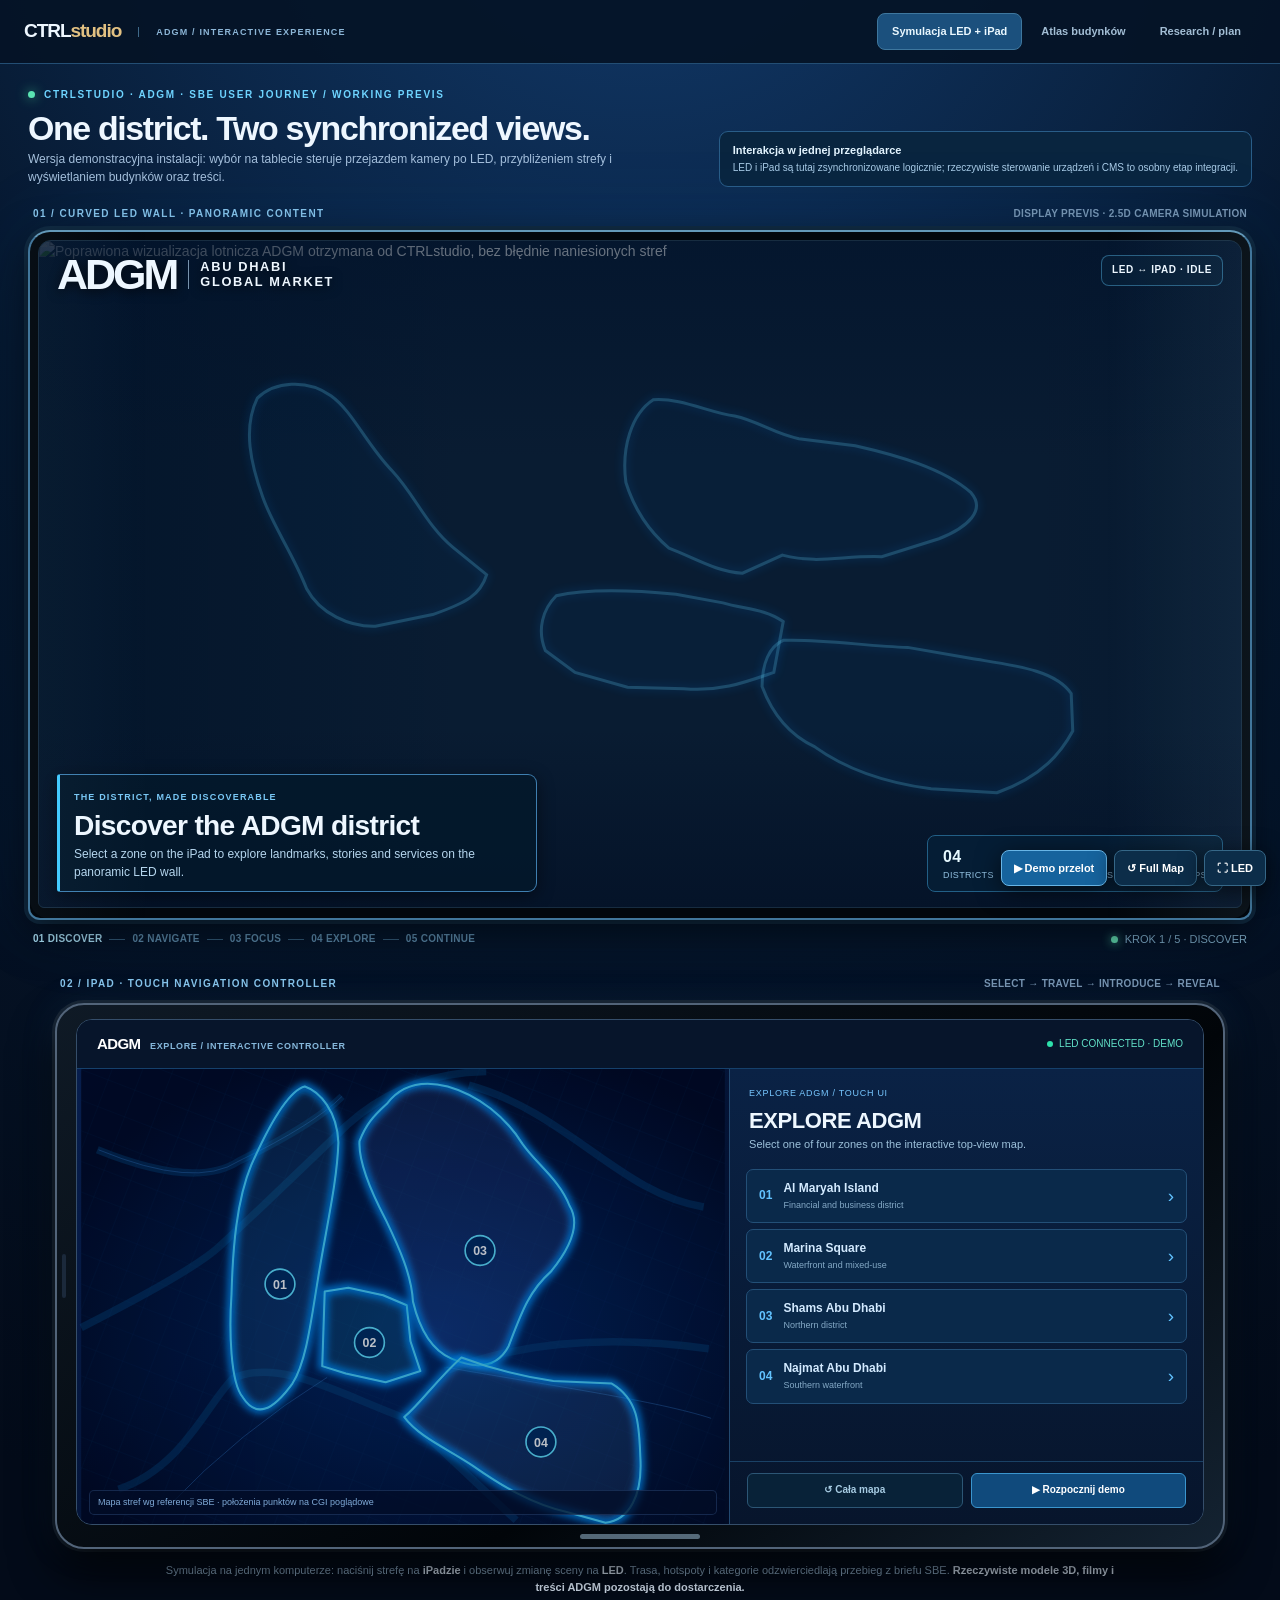
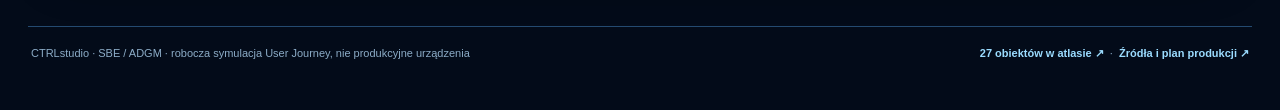
==== commit 070dfb85: "Use vector redraw of the four approved client zone outlines in tablet navigation" ====
--- a/index.html
+++ b/index.html
@@ -93,7 +93,7 @@
         <div class="ipad-body">
           <div class="map-pane" aria-label="Mapa referencyjna czterech stref">
             <div class="map-visual">
-              <img id="tablet-map-image" src="./assets/adgm-topview-approved-v7.avif" width="518" height="366"
+              <img id="tablet-map-image" src="./assets/adgm-ipad-approved-zones.svg?v=1" width="518" height="366"
                 alt="Zatwierdzona referencyjna mapa SBE: Al Maryah Island, Marina Square, Shams Abu Dhabi i Najmat Abu Dhabi" draggable="false">
               <svg id="tablet-svg" class="map-overlay" viewBox="0 0 518 366" preserveAspectRatio="none" aria-label="Wybór stref z prawidłowych obrysów SBE">
                 <g id="tablet-area-paths"></g>
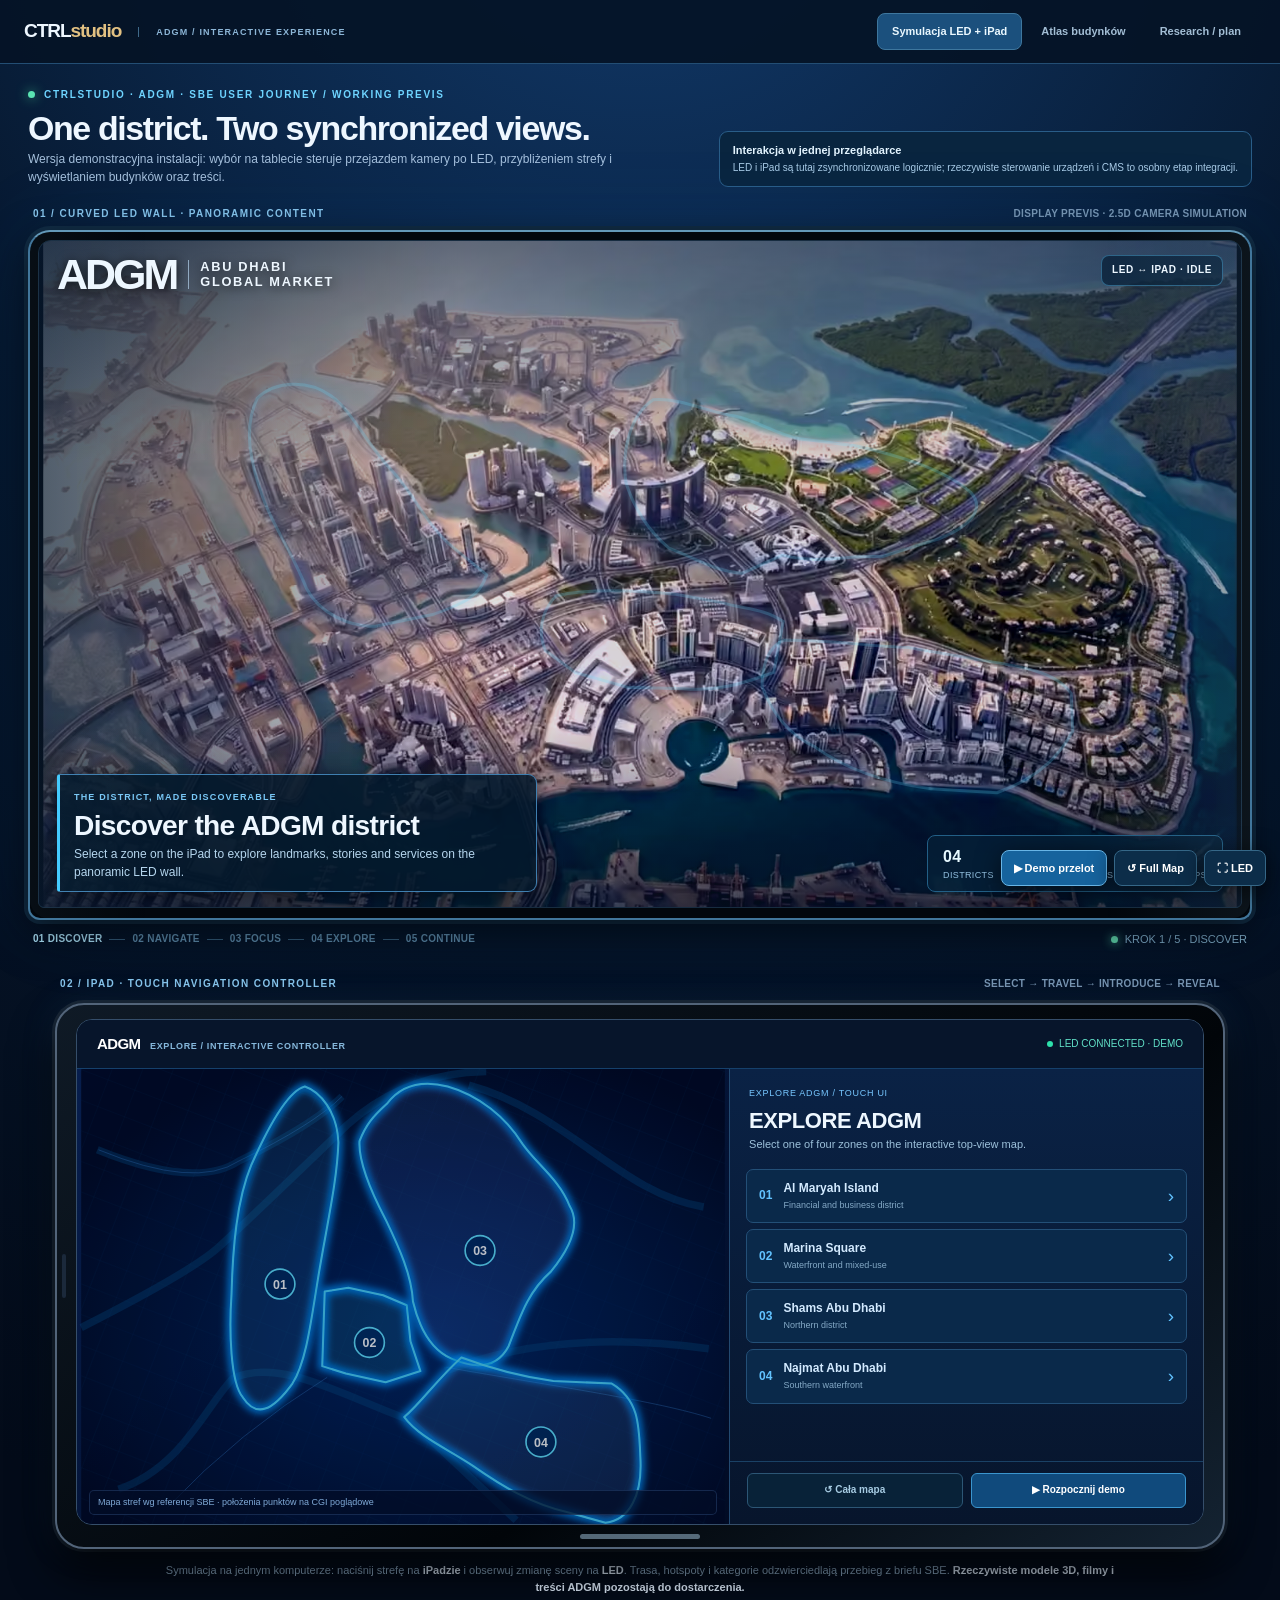
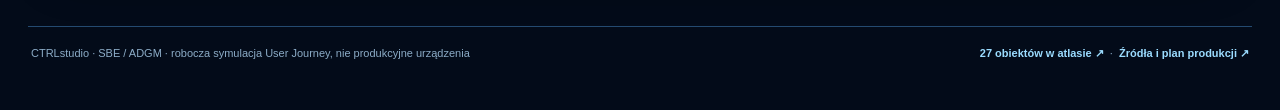
==== commit d9eb932e: "Align LED and iPad focus transitions, add SBE idle aerial motion, and remove misleading out-of-zone " ====
--- a/index.html
+++ b/index.html
@@ -92,7 +92,7 @@
         </div>
         <div class="ipad-body">
           <div class="map-pane" aria-label="Mapa referencyjna czterech stref">
-            <div class="map-visual">
+            <div id="tablet-visual" class="map-visual">
               <img id="tablet-map-image" src="./assets/adgm-ipad-approved-zones.svg?v=1" width="518" height="366"
                 alt="Zatwierdzona referencyjna mapa SBE: Al Maryah Island, Marina Square, Shams Abu Dhabi i Najmat Abu Dhabi" draggable="false">
               <svg id="tablet-svg" class="map-overlay" viewBox="0 0 518 366" preserveAspectRatio="none" aria-label="Wybór stref z prawidłowych obrysów SBE">
--- a/experience.css
+++ b/experience.css
@@ -117,3 +117,8 @@
 @media(max-width:800px){.site-head{height:auto;padding:11px 13px;gap:7px;flex-wrap:wrap}.logo small{display:none}.nav a{padding:8px 9px;font-size:10px}.intro{align-items:flex-start;flex-direction:column;gap:9px}.intro-status{display:none}.led-screen{aspect-ratio:16/10}.led-foot{left:9px;right:9px;bottom:9px}.led-facts{display:none}.led-location{max-width:70%;padding:7px}.led-location h2{font-size:18px}.led-location p{font-size:9px}.led-reveal{right:9px;top:19%;width:44%;padding:8px}.led-reveal h3{font-size:11px}.led-reveal p{font-size:9px}.landmark-name{display:none}.landmark-pin{width:20px;height:25px}.led-top{left:9px;right:9px;top:8px}.led-status{font-size:8px;padding:5px}.adgm-lockup span{font-size:8px}.led-controls{flex-wrap:wrap}.status-rail .step{font-size:9px}.ipad-area{margin-top:23px}.ipad-screen{aspect-ratio:auto;min-height:530px}.ipad-body{grid-template-columns:1fr;grid-template-rows:minmax(220px,1fr) minmax(245px,1fr)}.map-pane{border-right:0;border-bottom:1px solid #224970}.ipad-panel-top{padding:10px 14px 4px}.ipad-controls{padding:6px 12px;display:grid;grid-template-columns:1fr 1fr;gap:6px}.ipad-choice{min-height:44px;padding:7px 9px;font-size:10px}.ipad-choice .num{font-size:10px}.ipad-actions{padding:6px 13px 8px}.category-content{max-height:90px}}
 @media(max-width:510px){.shell{padding:12px 8px 22px}.intro h1{font-size:23px}.intro p{font-size:11px}.device-label{font-size:9px}.led-frame{padding:4px;border-radius:9px}.led-screen{border-radius:6px;aspect-ratio:1.58}.adgm-lockup strong{font-size:18px}.led-location{max-width:72%}.led-location h2{font-size:14px}.led-location small{font-size:7px}.led-location p{display:none}.led-reveal{top:31%;width:52%;right:5px}.led-reveal .section,.led-reveal p{display:none}.led-status{display:none}.landmark-pin{width:15px;height:19px;font-size:10px}.led-controls{font-size:9px}.status-rail .connector{width:7px}.status-rail .step{font-size:8px}.ipad-shell{padding:9px 8px 20px;border-radius:17px}.ipad-screen{min-height:470px}.ipad-head{padding:0 11px;height:38px}.ipad-head strong{font-size:13px}.ipad-head .ipad-sync{font-size:8px}.ipad-body{grid-template-rows:190px minmax(245px,1fr)}.map-pane .map-note{font-size:8px}.ipad-controls{gap:5px}.ipad-choice{font-size:9px;padding:6px 7px}.ipad-panel h3{font-size:16px}.sim-note{font-size:10px}}
 @media(prefers-reduced-motion:reduce){*,*:before,*:after{transition-duration:.01ms!important;animation-duration:.01ms!important}}
+
+/* SBE idle state and synchronized tablet area zoom */
+.led-scene.idle{animation:adgm-idle-flight 25s ease-in-out infinite alternate}
+@keyframes adgm-idle-flight{0%{transform:scale(1)}50%{transform:scale(1.045) translate(.5%,-.35%)}100%{transform:scale(1.075) translate(-.8%,.15%)}}
+.map-pane .map-visual{transform-origin:0 0;transition:transform 1800ms cubic-bezier(.16,.72,.17,1);will-change:transform}
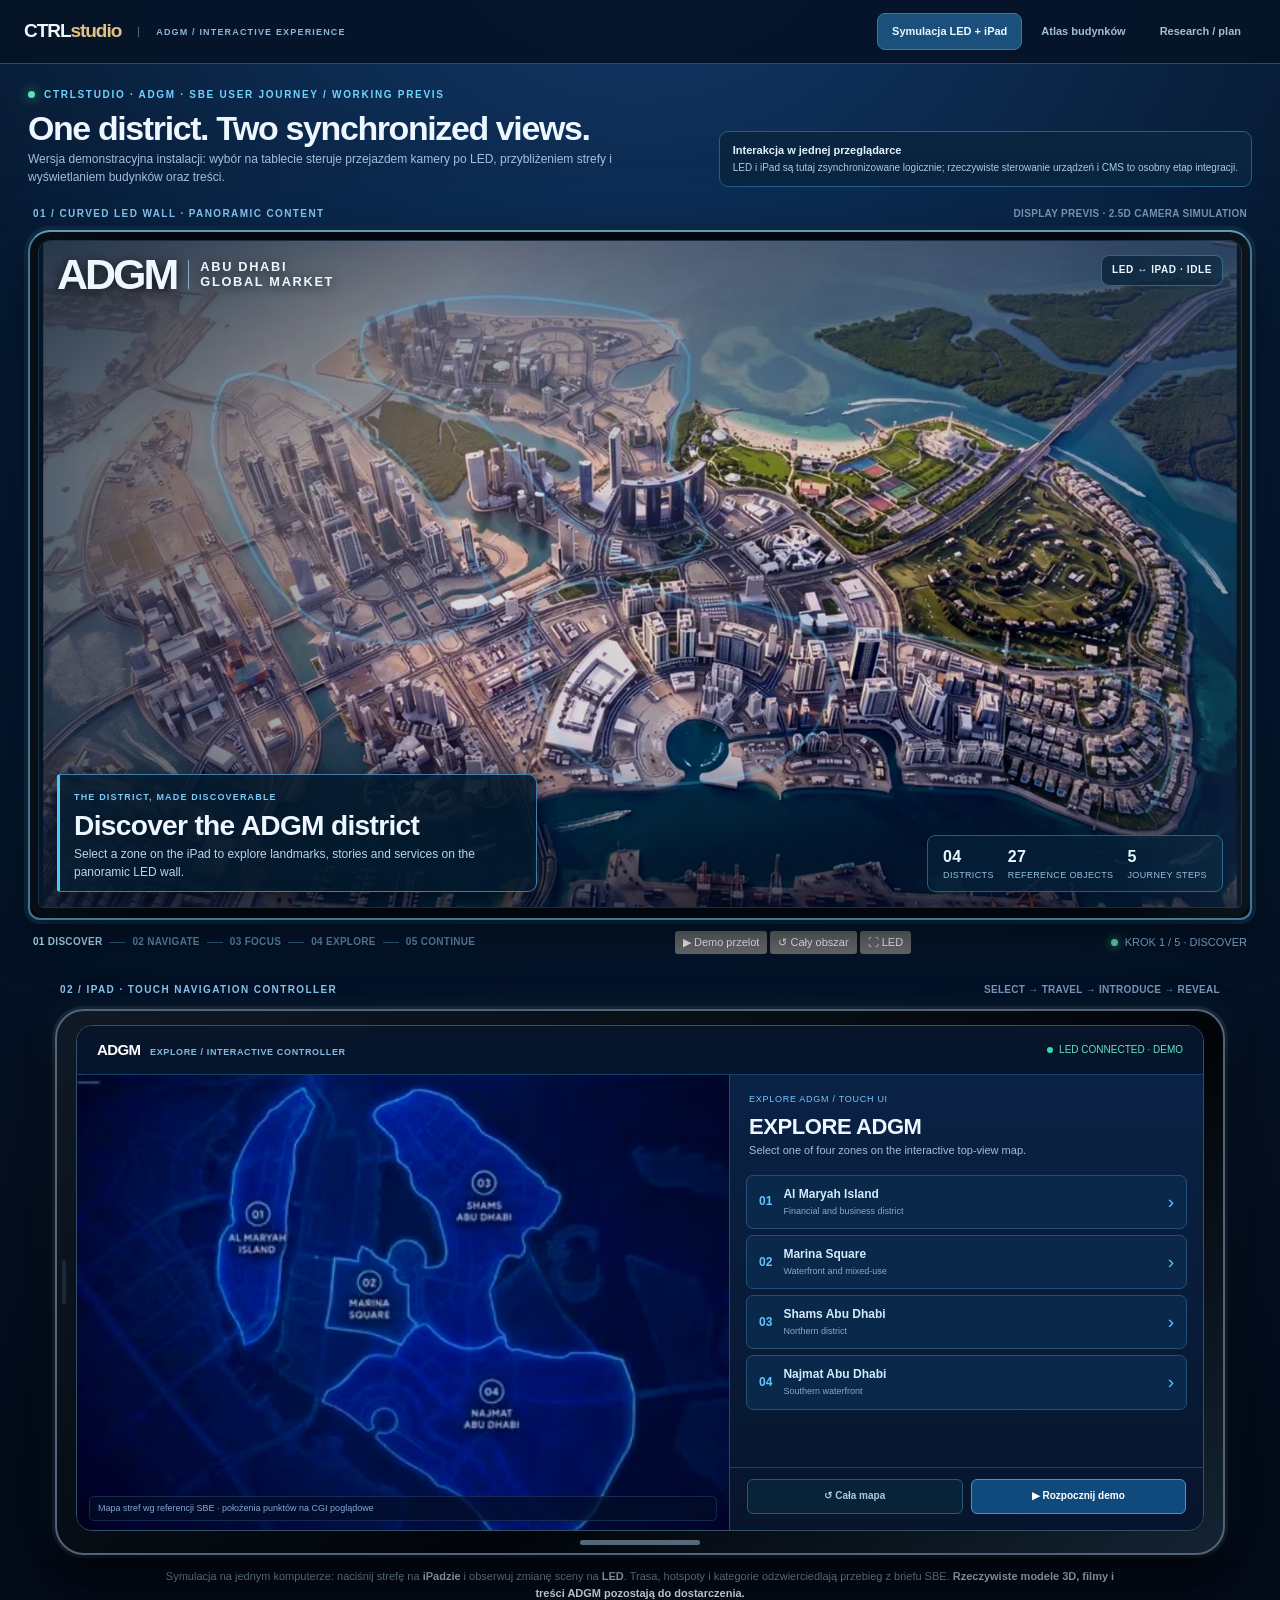
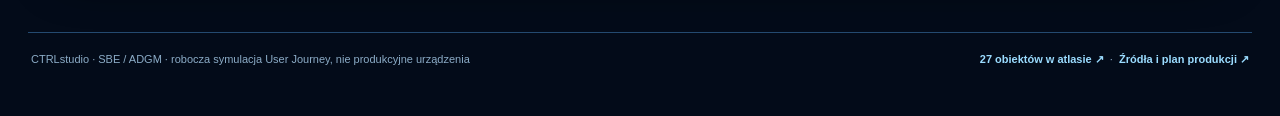
==== commit b35f3081: "Load sharp cleaned aerial and exact approved zone-map image; consolidate controls for synchronized L" ====
--- a/index.html
+++ b/index.html
@@ -7,8 +7,8 @@
 <meta name="robots" content="noindex,nofollow">
 <title>CTRLstudio | ADGM — LED Wall + iPad Experience Simulator</title>
 <meta name="description" content="ADGM Permanent Installation — symulacja zsynchronizowanej ściany LED i interfejsu iPad zgodnie z User Journey SBE.">
-<link rel="preload" as="image" href="./assets/adgm-led-clean-v7.avif" type="image/avif">
-<link rel="stylesheet" href="./experience.css?v=1">
+<link rel="preload" as="image" href="./assets/adgm-led-clean-hq-v8.avif" type="image/avif">
+<link rel="stylesheet" href="./experience.css?v=4">
 </head>
 <body>
 <header class="site-head">
@@ -32,7 +32,7 @@
   <section id="led-frame" class="led-frame" aria-label="Ekran LED ADGM">
     <div class="led-screen" id="led-screen">
       <div id="led-scene" class="led-scene">
-        <img id="led-photo" class="led-photo" src="./assets/adgm-led-clean-v7.avif" width="1536" height="852"
+        <img id="led-photo" class="led-photo" src="./assets/adgm-led-clean-hq-v8.avif" width="1536" height="852"
              alt="Poprawiona wizualizacja lotnicza ADGM otrzymana od CTRLstudio, bez błędnie naniesionych stref" draggable="false">
         <div class="led-shade"></div>
         <svg class="led-map" viewBox="0 0 1536 852" preserveAspectRatio="none" aria-hidden="true">
@@ -42,6 +42,7 @@
             <circle id="tour-beacon" r="9" cx="499" cy="342" fill="#f3ffff" stroke="#22a9ff" stroke-width="4" style="opacity:0;filter:drop-shadow(0 0 9px #5eeaff)"></circle>
           </g>
         </svg>
+        <div class="led-region-labels" id="led-region-labels" aria-label="Strefy na perspektywicznym rzucie"></div>
         <div class="led-marker-layer" id="led-marker-layer" aria-label="Hotspoty budynków na LED"></div>
       </div>
       <div class="led-top">
@@ -77,6 +78,11 @@
       <span class="step" data-step="explore">04 EXPLORE</span><span class="connector"></span>
       <span class="step" data-step="continue">05 CONTINUE</span>
     </div>
+    <div class="led-actions">
+      <button id="tour-button" type="button">▶ Przelot demonstracyjny</button>
+      <button id="map-reset" type="button">↺ Cały obszar</button>
+      <button id="fullscreen-led" type="button" title="LED na pełnym ekranie" aria-label="Pełny ekran LED">⛶ LED</button>
+    </div>
     <div class="status-led"><i></i><span id="experience-stage">KROK 1 / 5 · DISCOVER</span></div>
   </div>
   <section class="ipad-area" id="ipad-controller" aria-label="Kontroler iPad ADGM">
@@ -93,14 +99,14 @@
         <div class="ipad-body">
           <div class="map-pane" aria-label="Mapa referencyjna czterech stref">
             <div id="tablet-visual" class="map-visual">
-              <img id="tablet-map-image" src="./assets/adgm-ipad-approved-zones.svg?v=1" width="518" height="366"
+              <img id="tablet-map-image" src="./assets/adgm-topview-approved-v7.avif" width="518" height="366"
                 alt="Zatwierdzona referencyjna mapa SBE: Al Maryah Island, Marina Square, Shams Abu Dhabi i Najmat Abu Dhabi" draggable="false">
               <svg id="tablet-svg" class="map-overlay" viewBox="0 0 518 366" preserveAspectRatio="none" aria-label="Wybór stref z prawidłowych obrysów SBE">
                 <g id="tablet-area-paths"></g>
                 <g id="tablet-marker-points"></g>
               </svg>
             </div>
-            <div class="map-note" id="geo-honesty">Prawidłowe strefy wg top-view z briefu SBE</div>
+            <div class="map-note" id="geo-honesty">Prawidłowe granice na iPadzie wg zatwierdzonego rzutu SBE</div>
           </div>
           <div class="ipad-panel">
             <div class="ipad-panel-top">
@@ -126,14 +132,8 @@
     <span><a href="./atlas.html">27 obiektów w atlasie ↗</a> &nbsp;·&nbsp; <a href="./research.html">Źródła i plan produkcji ↗</a></span>
   </div>
 </main>
-<!-- Floating controls: accessible by keyboard, positioned beside stage via CSS -->
-<div style="position:fixed;bottom:14px;right:14px;z-index:50;display:flex;gap:7px">
-  <button id="tour-button" type="button" style="background:#16639d;color:white;border:1px solid #68b5e6;border-radius:8px;padding:9px 12px;font-size:11px;font-weight:800;box-shadow:0 5px 25px #0009">▶ Demo przelot</button>
-  <button id="map-reset" type="button" style="background:#0c2d49;color:white;border:1px solid #356787;border-radius:8px;padding:9px 12px;font-size:11px;font-weight:800;box-shadow:0 5px 25px #0009">↺ Full Map</button>
-  <button id="fullscreen-led" type="button" title="LED na pełnym ekranie" aria-label="Pełny ekran LED" style="background:#0c2d49;color:white;border:1px solid #356787;border-radius:8px;padding:9px 12px;font-size:11px;font-weight:800;box-shadow:0 5px 25px #0009">⛶ LED</button>
-</div>
 <script src="./research-data.js?v=1"></script>
-<script src="./experience-data.js?v=1"></script>
-<script src="./experience.js?v=1"></script>
+<script src="./experience-data.js?v=4"></script>
+<script src="./experience.js?v=4"></script>
 </body>
 </html>
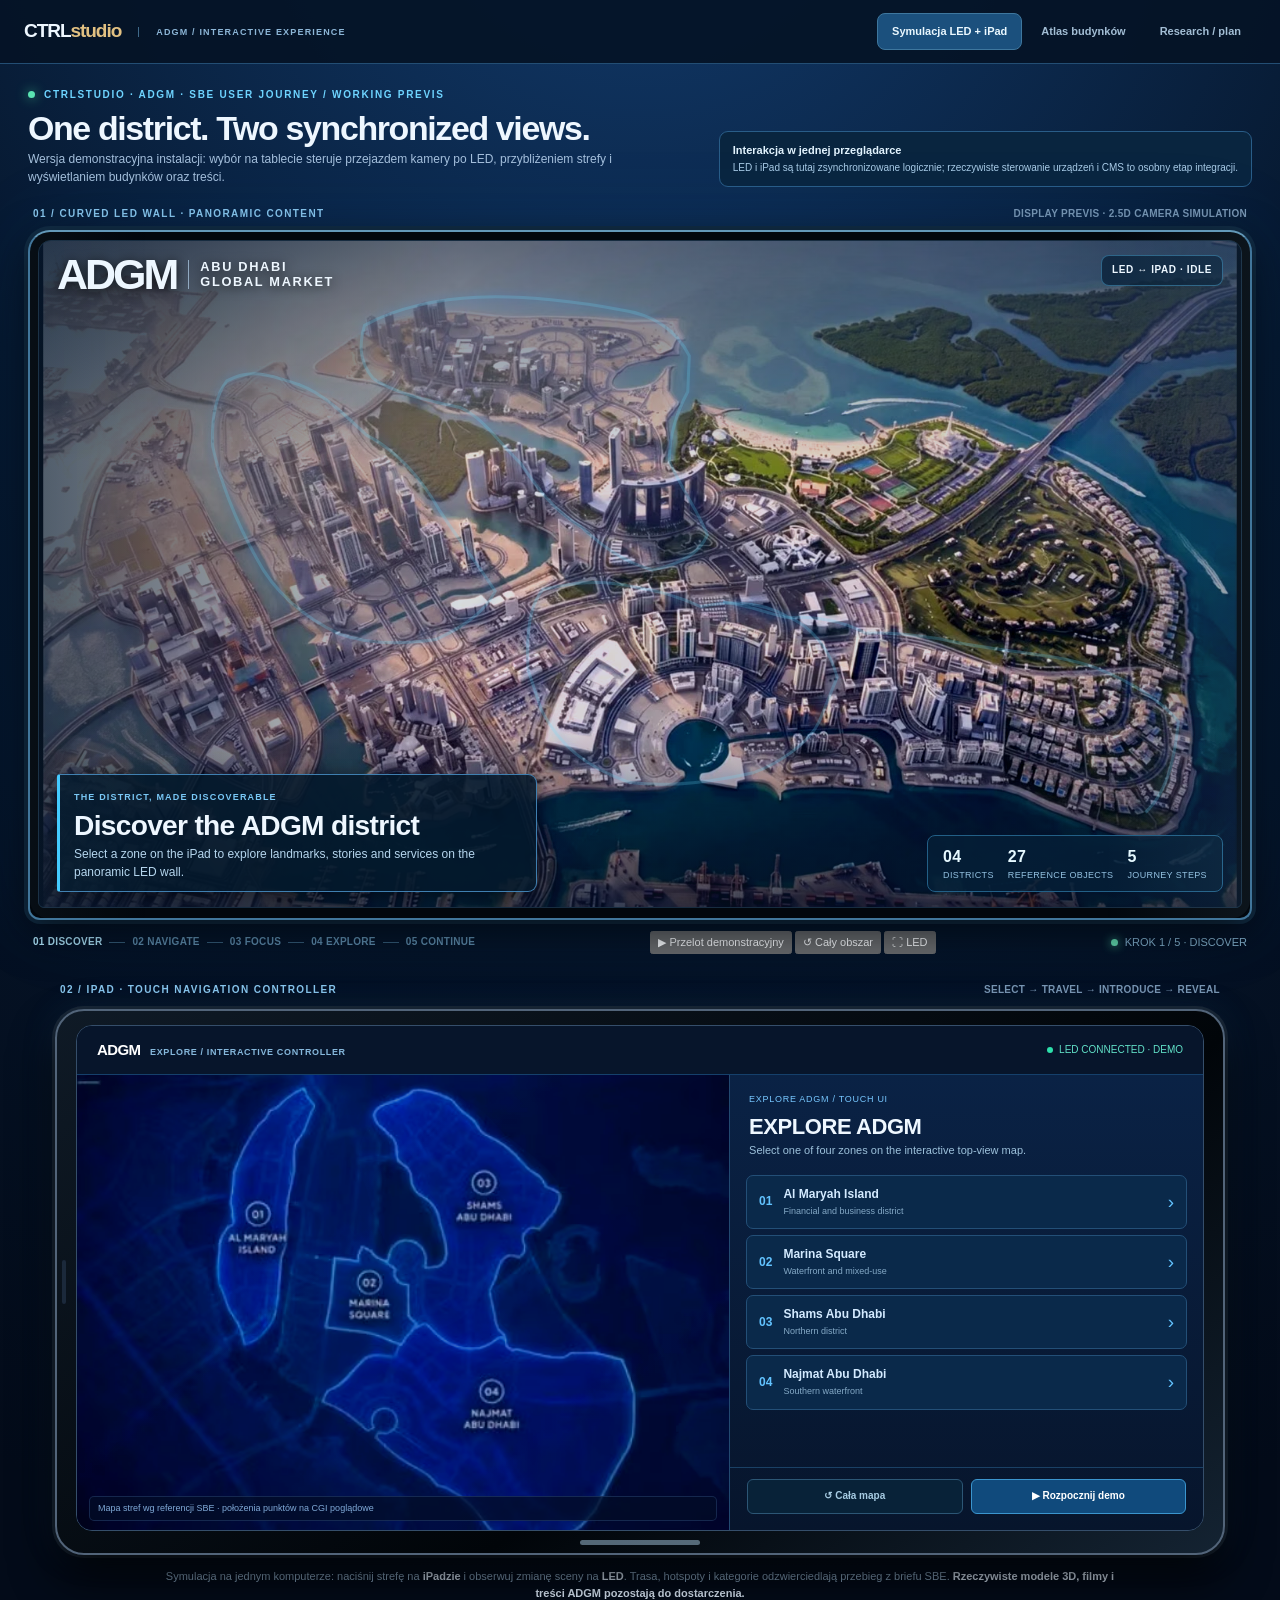
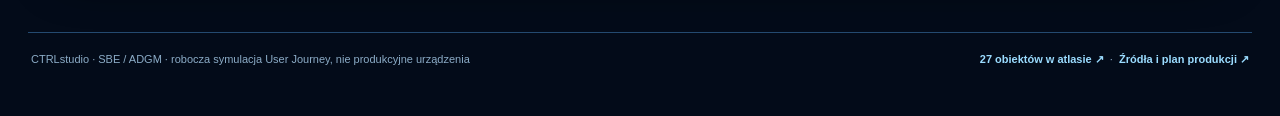
==== commit bb264757: "Add honest SBE Story/video preview card on LED, update synchronized simulator script" ====
--- a/index.html
+++ b/index.html
@@ -53,6 +53,10 @@
         <div class="section" id="led-reveal-kicker">LED / AREA INTRO</div>
         <h3 id="led-reveal-title">Explore ADGM</h3>
         <p id="led-reveal-body">The district made discoverable.</p>
+        <div class="led-preview-media" id="led-preview-media" hidden>
+          <span class="preview-play" aria-hidden="true">▶</span>
+          <span>VIDEO / ZONE CONTENT<br><small>Materiał do dostarczenia przez ADGM</small></span>
+        </div>
         <button id="led-reveal-next" type="button">↗ Scan / Continue</button>
       </div>
       <div class="led-foot">
@@ -134,6 +138,6 @@
 </main>
 <script src="./research-data.js?v=1"></script>
 <script src="./experience-data.js?v=4"></script>
-<script src="./experience.js?v=4"></script>
+<script src="./experience.js?v=5"></script>
 </body>
 </html>
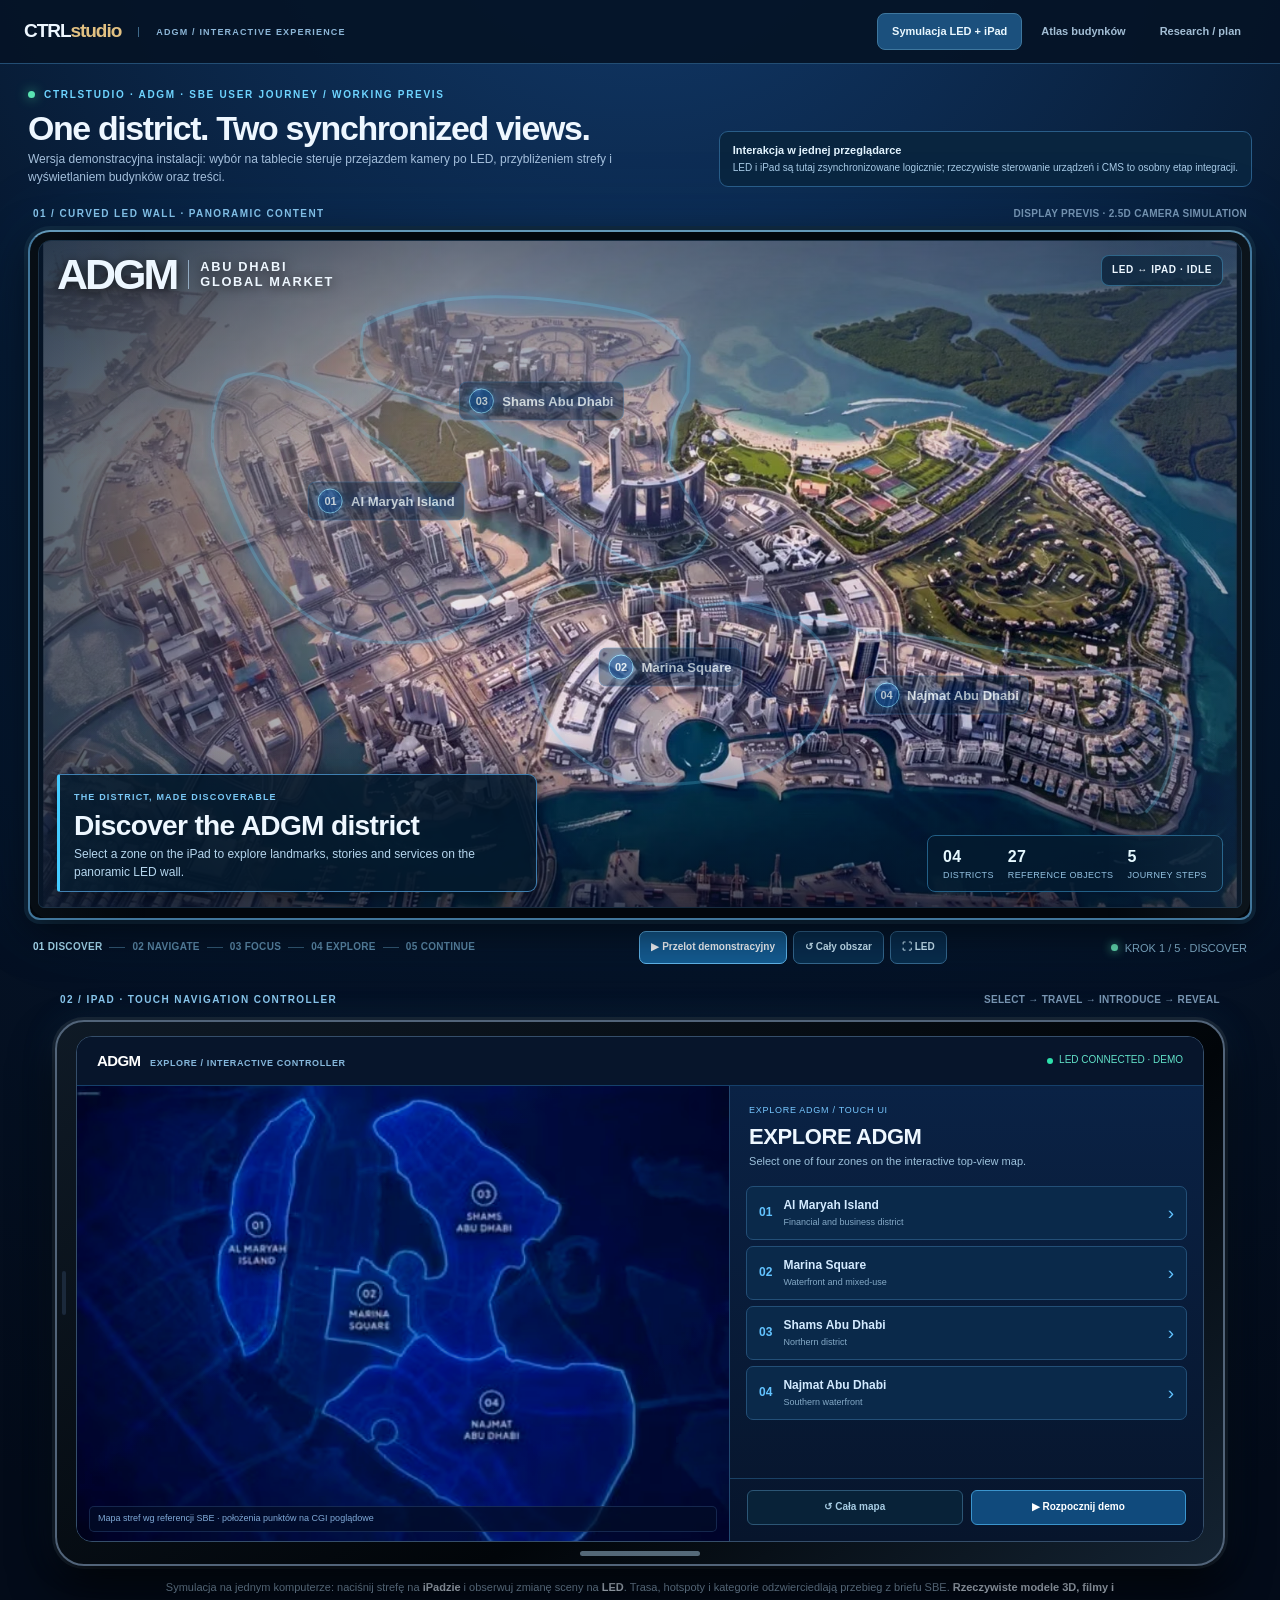
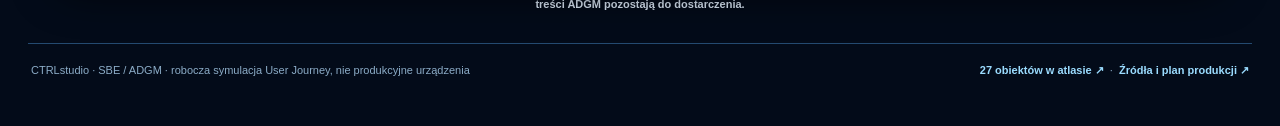
==== commit f1204afd: "Force refresh polished LED and iPad styling after final masterplan remapping" ====
--- a/index.html
+++ b/index.html
@@ -8,7 +8,7 @@
 <title>CTRLstudio | ADGM — LED Wall + iPad Experience Simulator</title>
 <meta name="description" content="ADGM Permanent Installation — symulacja zsynchronizowanej ściany LED i interfejsu iPad zgodnie z User Journey SBE.">
 <link rel="preload" as="image" href="./assets/adgm-led-clean-hq-v8.avif" type="image/avif">
-<link rel="stylesheet" href="./experience.css?v=4">
+<link rel="stylesheet" href="./experience.css?v=6">
 </head>
 <body>
 <header class="site-head">
--- a/experience.css
+++ b/experience.css
@@ -121,4 +121,34 @@
 /* SBE idle state and synchronized tablet area zoom */
 .led-scene.idle{animation:adgm-idle-flight 25s ease-in-out infinite alternate}
 @keyframes adgm-idle-flight{0%{transform:scale(1)}50%{transform:scale(1.045) translate(.5%,-.35%)}100%{transform:scale(1.075) translate(-.8%,.15%)}}
-.map-pane .map-visual{transform-origin:0 0;transition:transform 1800ms cubic-bezier(.16,.72,.17,1);will-change:transform}
+.map-pane .map-visual{transform-origin:50% 50%;transition:transform 1800ms cubic-bezier(.16,.72,.17,1);will-change:transform}
+
+/* Correct SBE top-view mapping: LED perspective district outlines and readable landmarks */
+.led-region-labels{position:absolute;inset:0;pointer-events:none;z-index:2}
+.led-region-label{position:absolute;transform:translate(-50%,-50%);display:flex;align-items:center;gap:8px;color:#e6faff;font-size:clamp(9px,1.02vw,14px);font-weight:850;text-shadow:0 2px 9px #00152b,0 0 10px #006be2;
+ background:#041c36a8;border:1px solid #52a9ec55;border-radius:8px;padding:6px 9px;opacity:.67;transition:opacity .6s,background .5s,border-color .5s;white-space:nowrap}
+.led-region-label.selected{opacity:1;background:#074681ec;border-color:#9de9ff;box-shadow:0 0 21px #117de68a;z-index:3}
+.led-region-label.faded{opacity:.13}
+.led-region-number{display:grid;place-items:center;min-width:25px;height:25px;border:1px solid #7adeff;border-radius:50%;font-size:11px;background:#084a8f;box-shadow:0 0 10px #36aaff9a}
+.led-preview-media{height:94px;border:1px solid #376b93;border-radius:7px;background:linear-gradient(140deg,#26516da9,#061529dc),url('./assets/adgm-led-clean-hq-v8.avif') center/cover;
+ display:flex;align-items:center;justify-content:center;gap:13px;color:#e5f7ff;margin:9px 0 13px;text-shadow:0 2px 9px #00172c;font-size:11px;font-weight:800}
+.led-preview-media[hidden]{display:none}
+.led-preview-media small{font-size:9px;color:#bedaf2;font-weight:600}
+.preview-play{display:grid;place-items:center;width:38px;height:38px;flex:none;border:1px solid #92dfff;border-radius:50%;background:#0878cbdc;box-shadow:0 0 22px #299bff}
+.led-actions{display:flex;align-items:center;gap:6px;flex-wrap:wrap}
+.led-actions button{padding:8px 11px;border:1px solid #366a90;background:#092c4b;color:#d4f1ff;border-radius:7px;font-weight:770;font-size:10px;white-space:nowrap}
+.led-actions button:hover{border-color:#8deaff;background:#164d74}
+.led-actions #tour-button{border-color:#62b8ed;background:#155c91;color:#fff}
+.led-controls{flex-wrap:wrap}
+.led-facts{background:#041b30d3}
+.led-photo{filter:contrast(1.04) saturate(1.04) brightness(.94)}
+@media(max-width:900px){
+ .led-region-label{gap:4px;font-size:8px;padding:4px 5px;border-radius:5px}
+ .led-region-number{min-width:18px;height:18px;font-size:8px}
+ .led-actions button{font-size:9px;padding:6px 8px}
+}
+@media(max-width:550px){
+ .led-region-label{font-size:0;padding:2px;background:none;border-color:transparent}
+ .led-region-number{font-size:8px}
+ .led-preview-media{height:58px}
+}
